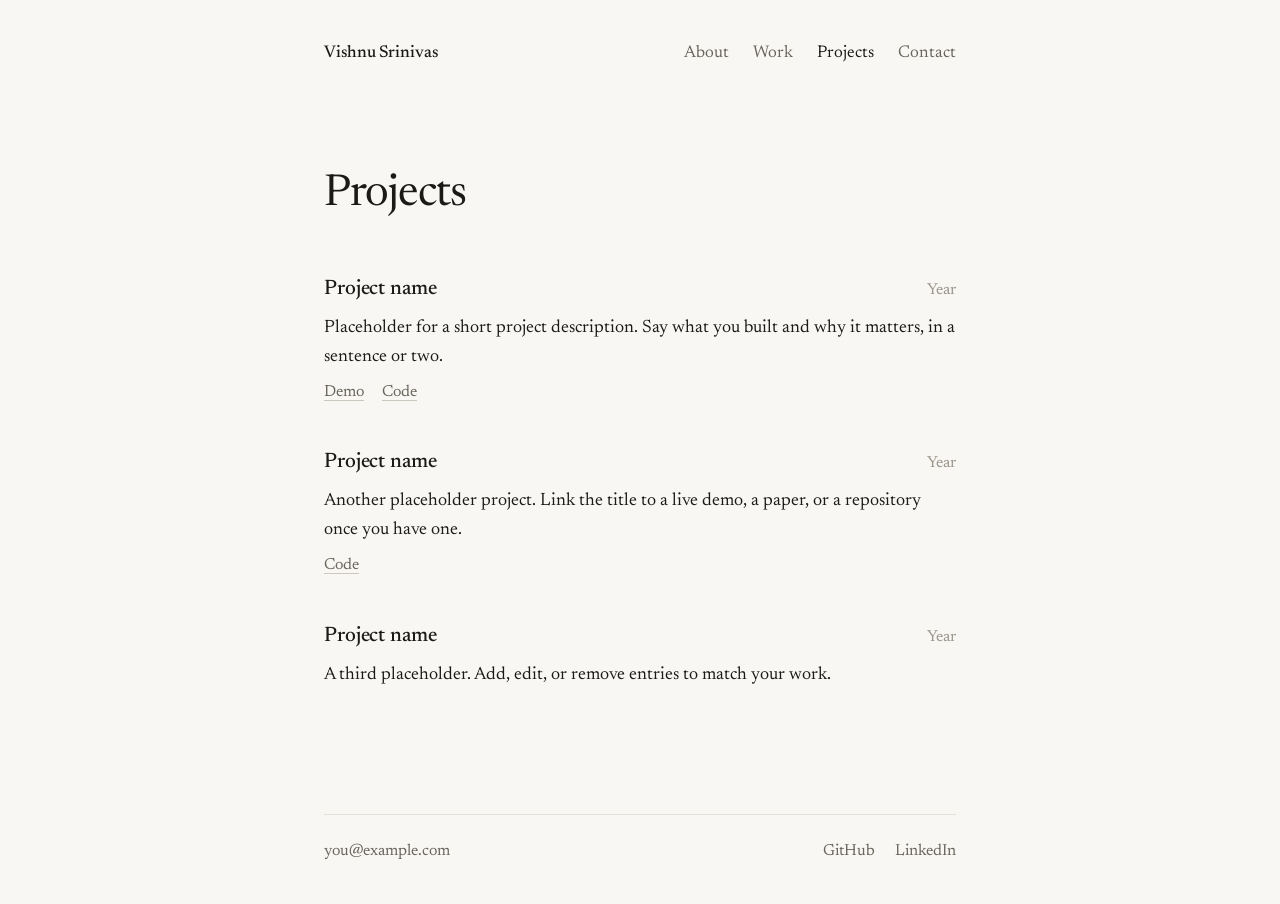
==== projects.html @ 72eb406f "Split site into separate pages" ====
<!doctype html>
<html lang="en">
<head>
  <meta charset="utf-8">
  <meta name="viewport" content="width=device-width, initial-scale=1">
  <title>Projects | Vishnu Srinivas</title>
  <meta name="description" content="Projects. Placeholder starter — replace this description with your own.">
  <meta name="theme-color" content="#f8f7f3">
  <meta name="color-scheme" content="light">
  <link rel="icon" href="favicon.svg" type="image/svg+xml">
  <link rel="preconnect" href="https://fonts.googleapis.com">
  <link rel="preconnect" href="https://fonts.gstatic.com" crossorigin>
  <link rel="stylesheet" href="https://fonts.googleapis.com/css2?family=Newsreader:ital,opsz,wght@0,6..72,200..800;1,6..72,200..800&display=swap">
  <link rel="stylesheet" href="styles.css">
</head>
<body>
  <div class="wrap">
    <header class="top">
      <a class="me" href="index.html">Vishnu Srinivas</a>
      <nav aria-label="Site">
        <a href="about.html">About</a>
        <a href="work.html">Work</a>
        <a href="projects.html" aria-current="page">Projects</a>
        <a href="contact.html">Contact</a>
      </nav>
    </header>
    <main>
      <h1 class="title">Projects</h1>
      <article class="entry">
        <div class="entry-head">
          <h2><a href="#">Project name</a></h2>
          <span class="when">Year</span>
        </div>
        <p class="desc">Placeholder for a short project description. Say what you built and why it matters, in a sentence or two.</p>
        <p class="links"><a href="#">Demo</a><a href="#">Code</a></p>
      </article>
      <article class="entry">
        <div class="entry-head">
          <h2><a href="#">Project name</a></h2>
          <span class="when">Year</span>
        </div>
        <p class="desc">Another placeholder project. Link the title to a live demo, a paper, or a repository once you have one.</p>
        <p class="links"><a href="#">Code</a></p>
      </article>
      <article class="entry">
        <div class="entry-head">
          <h2><a href="#">Project name</a></h2>
          <span class="when">Year</span>
        </div>
        <p class="desc">A third placeholder. Add, edit, or remove entries to match your work.</p>
      </article>
    </main>
    <footer class="foot">
      <a href="mailto:you@example.com">you@example.com</a>
      <span>
        <a href="https://github.com/VishnuVSrinivas">GitHub</a>
        <a href="https://www.linkedin.com/in/vishnu3srinivas/">LinkedIn</a>
      </span>
    </footer>
  </div>
</body>
</html>
---- styles.css ----
:root {
  --bg: #f8f7f3;
  --fg: #1b1a18;
  --muted: #69655d;
  --faint: #9a958c;
  --rule: #e5e1d9;
  --line: #cdc8be;
  --serif: "Newsreader", ui-serif, Georgia, serif;
  --mono: ui-monospace, "SF Mono", Menlo, Consolas, monospace;
  color-scheme: light;
}

* { box-sizing: border-box; }

html {
  background: var(--bg);
  color: var(--fg);
  font-family: var(--serif);
  font-size: 18px;
  line-height: 1.6;
  font-optical-sizing: auto;
  -webkit-font-smoothing: antialiased;
  -moz-osx-font-smoothing: grayscale;
  text-rendering: optimizeLegibility;
  -webkit-text-size-adjust: 100%;
}

body { margin: 0; background: var(--bg); color: var(--fg); }
::selection { background: var(--fg); color: var(--bg); }

a {
  color: inherit;
  text-decoration: underline;
  text-decoration-color: var(--line);
  text-decoration-thickness: 1px;
  text-underline-offset: 0.22em;
  transition: text-decoration-color 0.15s, color 0.15s;
}
a:hover { text-decoration-color: currentColor; }
:focus-visible { outline: 2px solid var(--fg); outline-offset: 3px; border-radius: 2px; }

.wrap {
  max-width: 680px;
  min-height: 100vh;
  margin: 0 auto;
  padding: 40px 24px 40px;
  display: flex;
  flex-direction: column;
}
main { flex: 1; }

/* Header (inner pages) */
.top {
  display: flex;
  justify-content: space-between;
  align-items: baseline;
  gap: 24px;
  margin-bottom: 104px;
  font-size: 17px;
}
.top a { text-decoration: none; }
.top .me { font-weight: 500; letter-spacing: -0.005em; }
.top nav { display: flex; gap: 24px; }
.top nav a { color: var(--muted); }
.top nav a:hover,
.top nav a[aria-current] { color: var(--fg); }

/* Home */
.home { padding-top: 10vh; }
.name {
  margin: 0 0 20px;
  font-size: 44px;
  line-height: 1.1;
  font-weight: 400;
  letter-spacing: -0.02em;
}
.intro p,
.prose p { margin: 0 0 0.9em; text-wrap: pretty; }
.intro p:last-child,
.prose p:last-child { margin-bottom: 0; }

.pages { margin: 48px 0 0; }
.pages a {
  display: flex;
  align-items: baseline;
  padding: 16px 0;
  text-decoration: none;
}
.page { font-size: 22px; }
.pages a:hover .page {
  text-decoration: underline;
  text-decoration-color: currentColor;
  text-decoration-thickness: 1px;
  text-underline-offset: 0.22em;
}

/* Inner page titles and lists */
.title {
  margin: 0 0 56px;
  font-size: 44px;
  line-height: 1.1;
  font-weight: 400;
  letter-spacing: -0.02em;
  text-wrap: balance;
}

.entry { margin: 0 0 44px; }
.entry-head {
  display: flex;
  justify-content: space-between;
  align-items: baseline;
  gap: 20px;
}
.entry h2 {
  margin: 0;
  font-size: 21px;
  line-height: 1.35;
  font-weight: 500;
  letter-spacing: -0.005em;
}
.entry h2 a { text-decoration: none; }
.entry h2 a:hover { text-decoration: underline; text-decoration-color: currentColor; }
.when {
  flex: none;
  color: var(--faint);
  font-size: 16px;
  font-variant-numeric: tabular-nums;
}
.tag { margin-left: 4px; color: var(--muted); font-size: 17px; font-weight: 400; letter-spacing: 0; }
.desc { margin: 10px 0 0; text-wrap: pretty; }
.links { display: flex; gap: 18px; margin: 8px 0 0; font-size: 16px; color: var(--muted); }

/* Footer */
.foot {
  display: flex;
  justify-content: space-between;
  align-items: baseline;
  gap: 16px;
  margin-top: 80px;
  padding-top: 24px;
  border-top: 1px solid var(--rule);
  color: var(--muted);
  font-size: 16px;
}
.foot a { text-decoration: none; }
.foot a:hover { color: var(--fg); }
.foot span { display: flex; gap: 20px; }

@media (max-width: 600px) {
  html { font-size: 17px; }
  .wrap { padding: 24px 20px 32px; }
  .top { margin-bottom: 72px; font-size: 16px; flex-wrap: wrap; row-gap: 10px; }
  .top nav { gap: 16px; }
  .home { padding-top: 6vh; }
  .name, .title { font-size: 34px; }
  .pages { margin-top: 36px; }
  .page { font-size: 20px; }
  .entry-head { flex-wrap: wrap; row-gap: 0; }
  .tag { display: block; margin: 0; font-size: 16px; }
  .entry h2 { font-size: 19px; }
  .foot { flex-direction: column; gap: 8px; margin-top: 72px; }
}

@media (prefers-reduced-motion: reduce) {
  a { transition: none; }
}
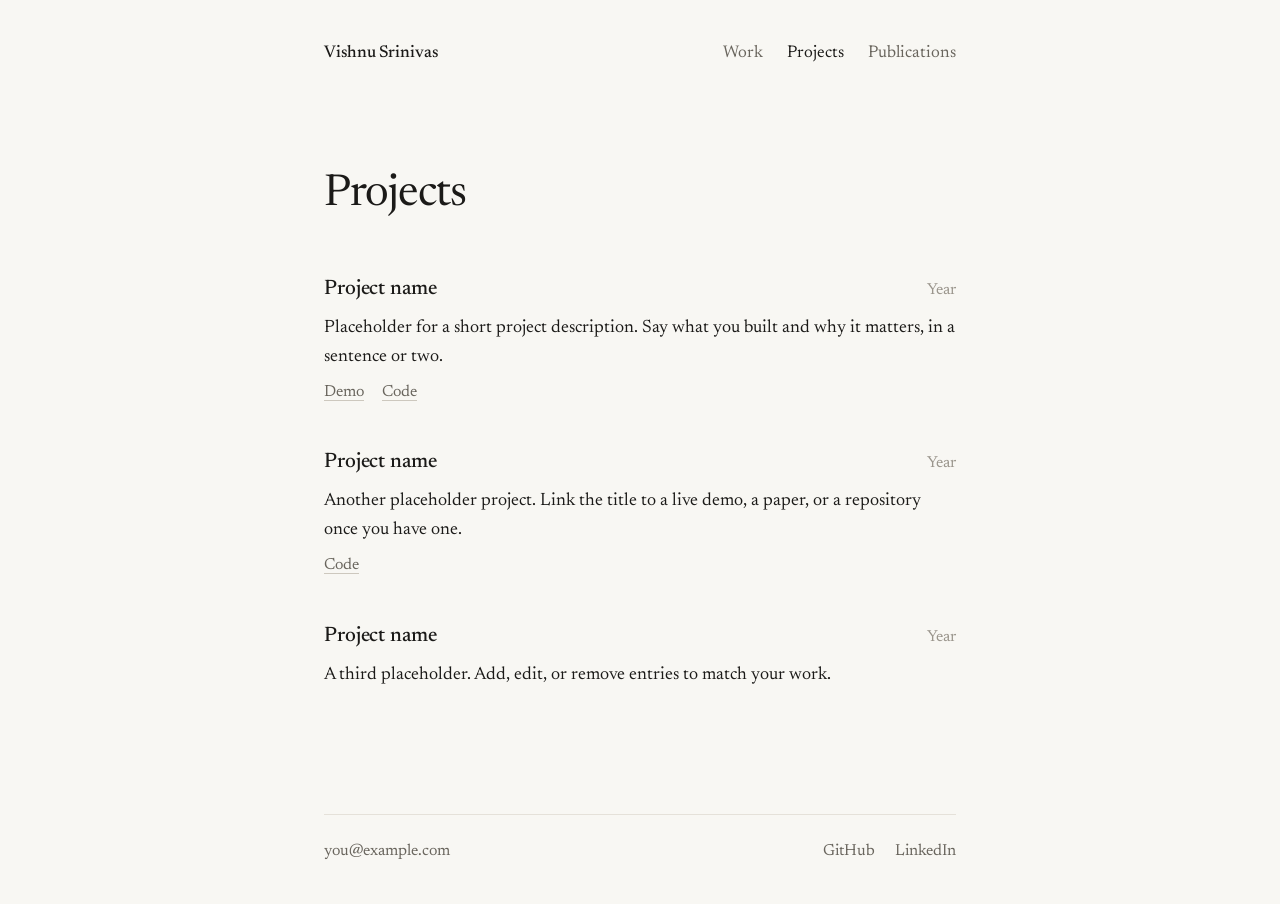
==== commit 305412f4: "Home as about, add publications, spacing fixes" ====
--- a/projects.html
+++ b/projects.html
@@ -11,17 +11,16 @@
   <link rel="preconnect" href="https://fonts.googleapis.com">
   <link rel="preconnect" href="https://fonts.gstatic.com" crossorigin>
   <link rel="stylesheet" href="https://fonts.googleapis.com/css2?family=Newsreader:ital,opsz,wght@0,6..72,200..800;1,6..72,200..800&display=swap">
-  <link rel="stylesheet" href="styles.css">
+  <link rel="stylesheet" href="styles.css?v=2">
 </head>
 <body>
   <div class="wrap">
     <header class="top">
       <a class="me" href="index.html">Vishnu Srinivas</a>
       <nav aria-label="Site">
-        <a href="about.html">About</a>
         <a href="work.html">Work</a>
         <a href="projects.html" aria-current="page">Projects</a>
-        <a href="contact.html">Contact</a>
+        <a href="publications.html">Publications</a>
       </nav>
     </header>
     <main>
--- a/styles.css
+++ b/styles.css
@@ -65,7 +65,7 @@
 .top nav a:hover,
 .top nav a[aria-current] { color: var(--fg); }
 
-/* Home */
+/* Home — spacing matches svishen.dev */
 .home { padding-top: 10vh; }
 .name {
   margin: 0 0 20px;
@@ -79,10 +79,13 @@
 .intro p:last-child,
 .prose p:last-child { margin-bottom: 0; }
 
-.pages { margin: 48px 0 0; }
+.pages {
+  margin: 48px 0 0;
+  display: flex;
+  flex-direction: column;
+}
 .pages a {
-  display: flex;
-  align-items: baseline;
+  display: block;
   padding: 16px 0;
   text-decoration: none;
 }
@@ -130,7 +133,7 @@
 .desc { margin: 10px 0 0; text-wrap: pretty; }
 .links { display: flex; gap: 18px; margin: 8px 0 0; font-size: 16px; color: var(--muted); }
 
-/* Footer */
+/* Footer — pinned to the bottom of the viewport on short pages, like svishen */
 .foot {
   display: flex;
   justify-content: space-between;
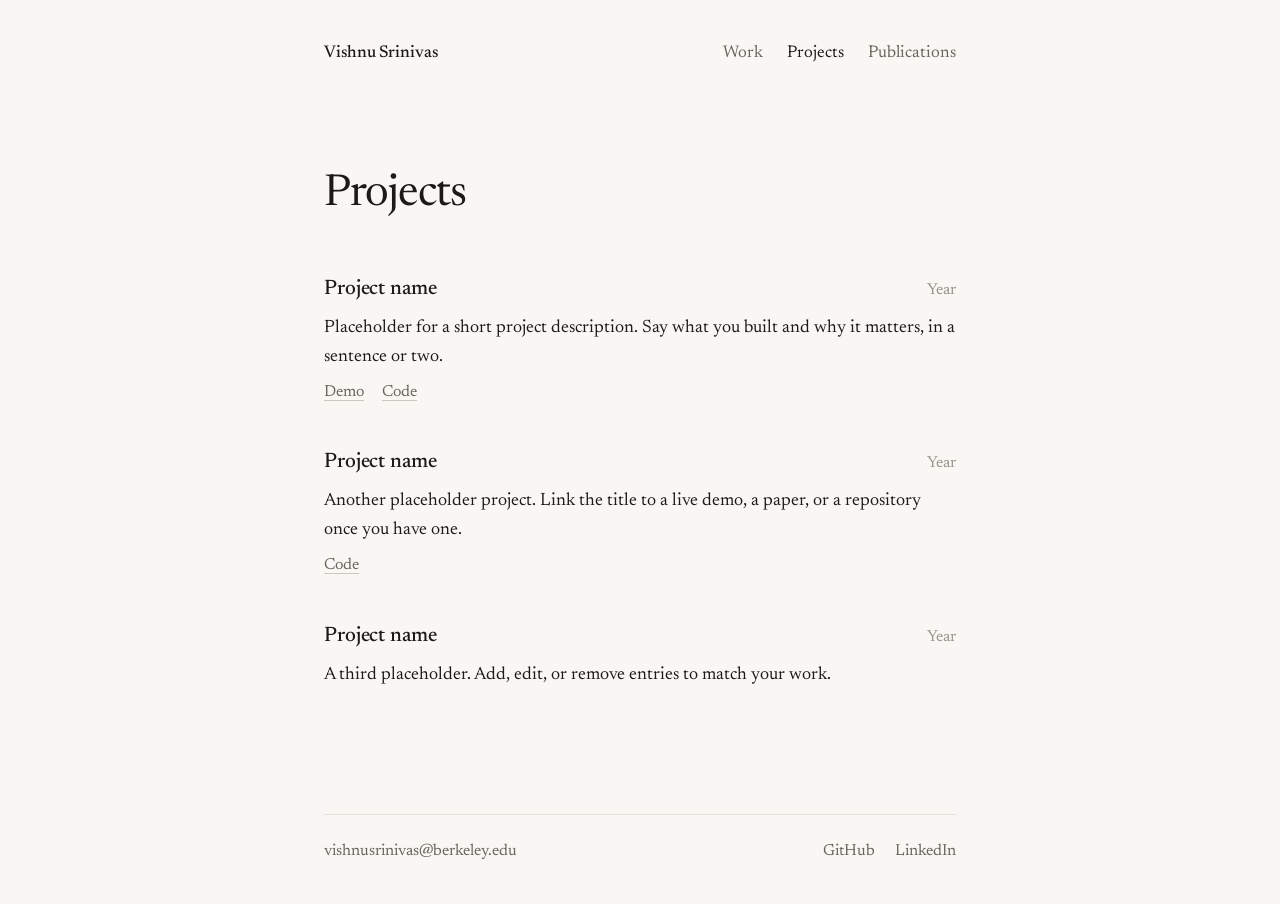
==== commit 6e14a068: "Add email address" ====
--- a/projects.html
+++ b/projects.html
@@ -50,7 +50,7 @@
       </article>
     </main>
     <footer class="foot">
-      <a href="mailto:you@example.com">you@example.com</a>
+      <a href="mailto:vishnusrinivas@berkeley.edu">vishnusrinivas@berkeley.edu</a>
       <span>
         <a href="https://github.com/VishnuVSrinivas">GitHub</a>
         <a href="https://www.linkedin.com/in/vishnu3srinivas/">LinkedIn</a>
